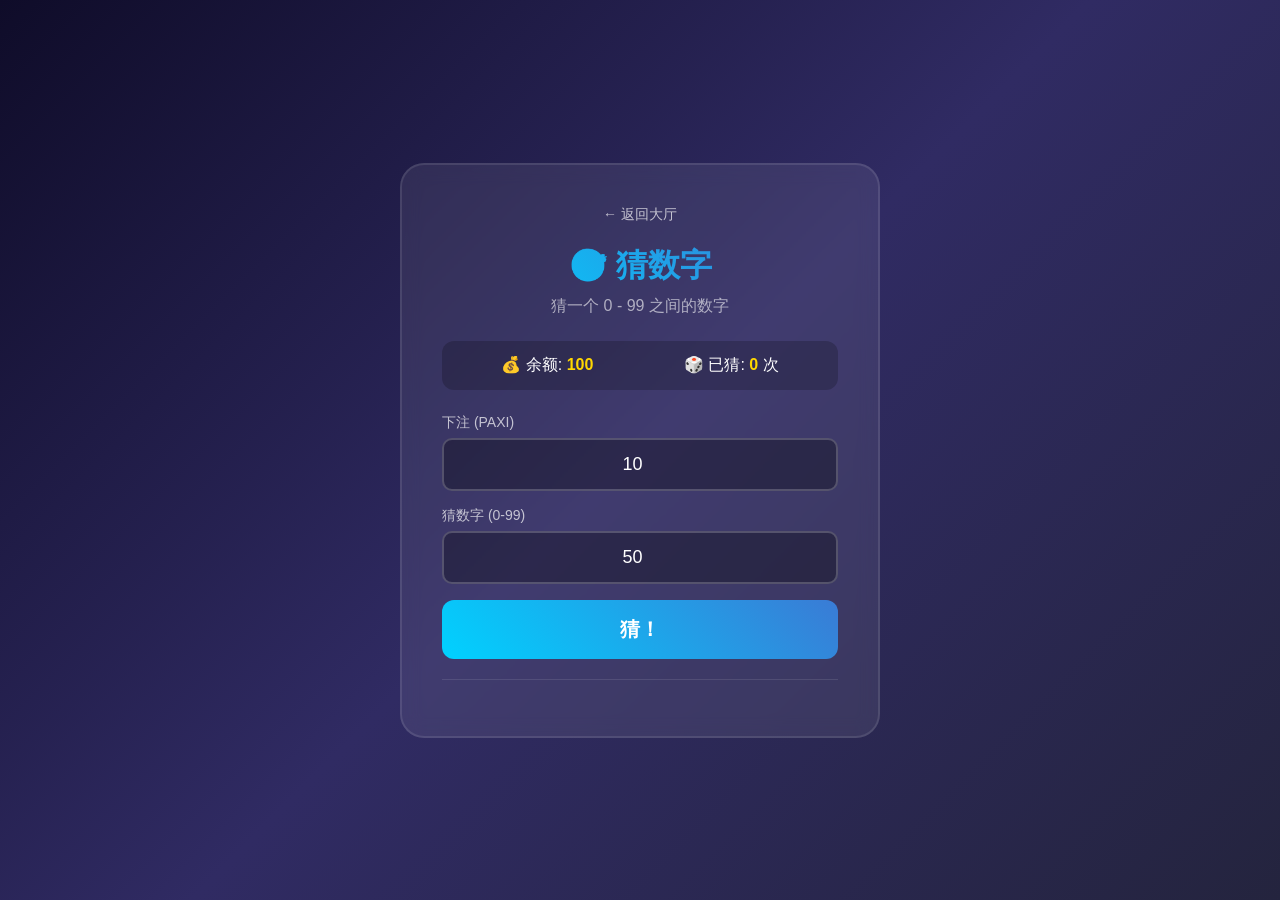
==== games/guess/index.html @ 0875d1f3 "Add files via upload" ====
<!DOCTYPE html>
<html lang="zh-CN">
<head>
    <meta charset="UTF-8">
    <meta name="viewport" content="width=device-width, initial-scale=1.0">
    <title>猜数字 - Paxi</title>
    <link rel="stylesheet" href="style.css">
</head>
<body>
    <div class="game-container">
        <a href="../index.html" class="back-btn">← 返回大厅</a>
        <h1>🎯 猜数字</h1>
        <p class="rule">猜一个 0 - 99 之间的数字</p>
        
        <div class="stats">
            <span>💰 余额: <b id="balance">100</b></span>
            <span>🎲 已猜: <b id="guesses">0</b> 次</span>
        </div>

        <div class="play-area">
            <div class="input-group">
                <label>下注 (PAXI)</label>
                <input type="number" id="betAmount" value="10" min="1">
            </div>
            <div class="input-group">
                <label>猜数字 (0-99)</label>
                <input type="number" id="guessNum" value="50" min="0" max="99">
            </div>
            <button id="playBtn" class="play-btn">猜！</button>
        </div>

        <div id="result" class="result hidden"></div>
        
        <button id="resetBtn" class="reset-btn hidden">重新开始</button>

        <div class="history" id="history"></div>
    </div>
    <script src="game.js"></script>
</body>
</html>
---- games/guess/style.css ----
* { box-sizing: border-box; margin: 0; padding: 0; }

body {
    font-family: -apple-system, BlinkMacSystemFont, 'Segoe UI', 'PingFang SC', 'Microsoft YaHei', sans-serif;
    background: linear-gradient(135deg, #0f0c29 0%, #302b63 50%, #24243e 100%);
    color: #fff;
    min-height: 100vh;
    display: flex;
    justify-content: center;
    align-items: center;
    padding: 20px;
}

.game-container {
    background: rgba(255, 255, 255, 0.08);
    border: 2px solid rgba(255, 255, 255, 0.1);
    border-radius: 24px;
    padding: 40px;
    max-width: 480px;
    width: 100%;
    backdrop-filter: blur(10px);
    text-align: center;
}

.back-btn {
    display: inline-block;
    color: rgba(255, 255, 255, 0.7);
    text-decoration: none;
    font-size: 14px;
    margin-bottom: 20px;
}

.back-btn:hover { color: #00d2ff; }

h1 {
    font-size: 32px;
    margin-bottom: 8px;
    background: linear-gradient(45deg, #00d2ff, #3a7bd5);
    -webkit-background-clip: text;
    -webkit-text-fill-color: transparent;
    background-clip: text;
}

.rule {
    color: rgba(255, 255, 255, 0.6);
    margin-bottom: 24px;
}

.stats {
    display: flex;
    justify-content: space-around;
    background: rgba(0, 0, 0, 0.2);
    border-radius: 12px;
    padding: 14px;
    margin-bottom: 24px;
}

.stats b { color: #ffd700; }

.play-area {
    display: flex;
    flex-direction: column;
    gap: 16px;
    margin-bottom: 20px;
}

.input-group {
    display: flex;
    flex-direction: column;
    gap: 6px;
}

.input-group label {
    font-size: 14px;
    color: rgba(255, 255, 255, 0.7);
    text-align: left;
}

.input-group input {
    padding: 14px;
    border-radius: 10px;
    border: 2px solid rgba(255, 255, 255, 0.2);
    background: rgba(0, 0, 0, 0.3);
    color: #fff;
    font-size: 18px;
    text-align: center;
    transition: border-color 0.2s;
}

.input-group input:focus {
    outline: none;
    border-color: #00d2ff;
}

.play-btn {
    background: linear-gradient(45deg, #00d2ff, #3a7bd5);
    border: none;
    padding: 16px;
    border-radius: 12px;
    color: #fff;
    font-size: 20px;
    font-weight: 700;
    cursor: pointer;
    transition: transform 0.2s, opacity 0.2s;
}

.play-btn:hover { transform: scale(1.03); }
.play-btn:active { transform: scale(0.98); }
.play-btn:disabled { opacity: 0.5; cursor: not-allowed; }

.result {
    padding: 20px;
    border-radius: 12px;
    font-size: 20px;
    font-weight: 700;
    margin-bottom: 16px;
    animation: pop 0.4s ease;
}

.result.win { background: linear-gradient(45deg, #00c853, #00e676); }
.result.lose { background: linear-gradient(45deg, #d50000, #ff1744); }

.hidden { display: none !important; }

@keyframes pop {
    0% { transform: scale(0.8); opacity: 0; }
    100% { transform: scale(1); opacity: 1; }
}

.reset-btn {
    background: transparent;
    border: 2px solid rgba(255, 255, 255, 0.3);
    padding: 10px 24px;
    border-radius: 10px;
    color: #fff;
    cursor: pointer;
    font-size: 14px;
    margin-bottom: 20px;
}

.reset-btn:hover { border-color: #00d2ff; color: #00d2ff; }

.history {
    max-height: 200px;
    overflow-y: auto;
    text-align: left;
    border-top: 1px solid rgba(255, 255, 255, 0.1);
    padding-top: 16px;
}

.history-item {
    display: flex;
    justify-content: space-between;
    padding: 6px 0;
    font-size: 14px;
    border-bottom: 1px solid rgba(255, 255, 255, 0.05);
}

.history-item.win { color: #00e676; }
.history-item.lose { color: #ff1744; }
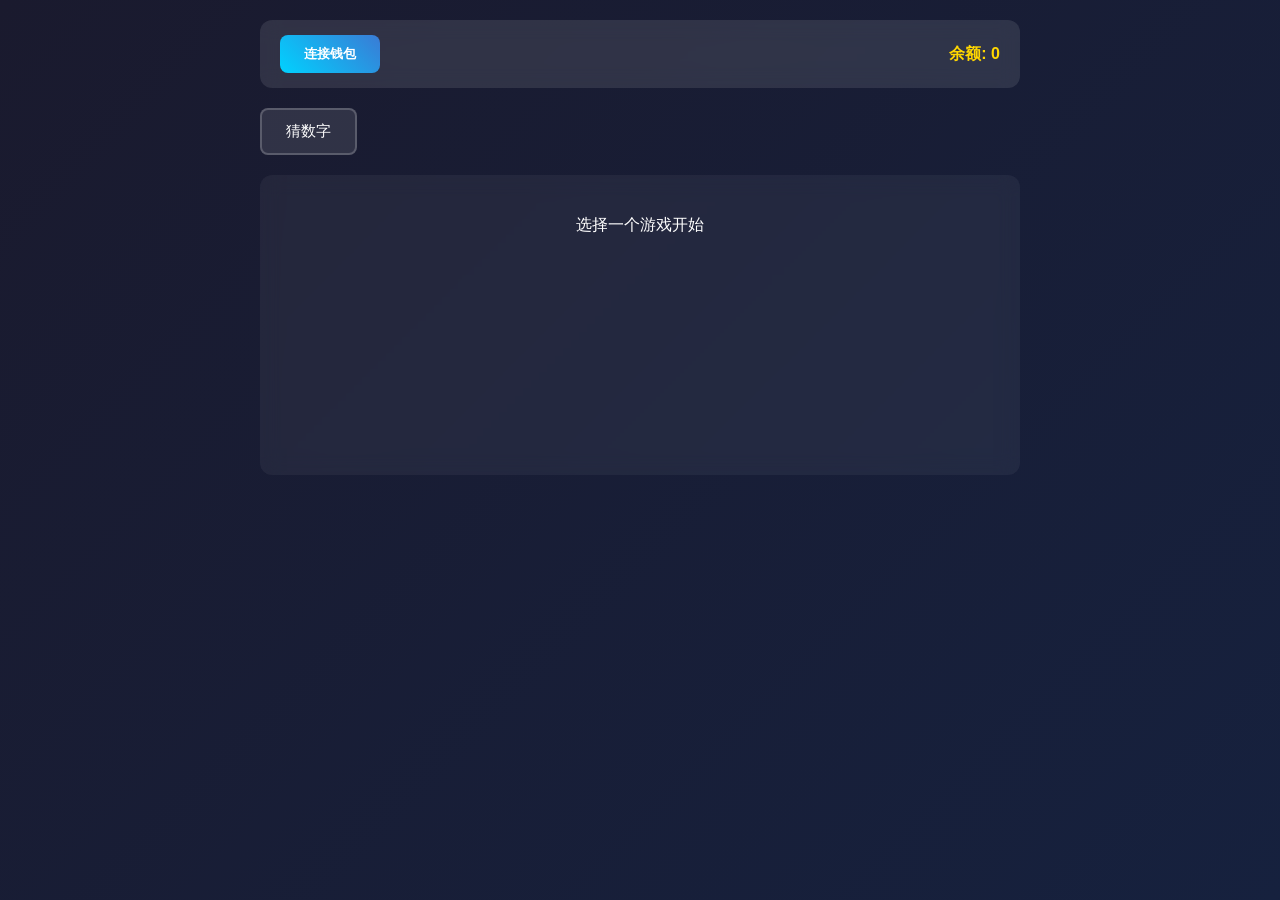
==== commit 2a9ac5dd: "Add files via upload" ====
--- a/games/guess/index.html
+++ b/games/guess/index.html
@@ -3,38 +3,25 @@
 <head>
     <meta charset="UTF-8">
     <meta name="viewport" content="width=device-width, initial-scale=1.0">
-    <title>猜数字 - Paxi</title>
-    <link rel="stylesheet" href="style.css">
+    <title>Paxi Game Hub</title>
+    <link rel="stylesheet" href="css/style.css">
 </head>
 <body>
-    <div class="game-container">
-        <a href="../index.html" class="back-btn">← 返回大厅</a>
-        <h1>🎯 猜数字</h1>
-        <p class="rule">猜一个 0 - 99 之间的数字</p>
-        
-        <div class="stats">
-            <span>💰 余额: <b id="balance">100</b></span>
-            <span>🎲 已猜: <b id="guesses">0</b> 次</span>
-        </div>
-
-        <div class="play-area">
-            <div class="input-group">
-                <label>下注 (PAXI)</label>
-                <input type="number" id="betAmount" value="10" min="1">
-            </div>
-            <div class="input-group">
-                <label>猜数字 (0-99)</label>
-                <input type="number" id="guessNum" value="50" min="0" max="99">
-            </div>
-            <button id="playBtn" class="play-btn">猜！</button>
-        </div>
-
-        <div id="result" class="result hidden"></div>
-        
-        <button id="resetBtn" class="reset-btn hidden">重新开始</button>
-
-        <div class="history" id="history"></div>
+    <div id="app">
+        <header>
+            <button id="connectBtn">连接钱包</button>
+            <span id="addressDisplay"></span>
+            <span id="balanceDisplay">余额: 0</span>
+        </header>
+        <nav id="gameNav">
+            <button data-game="guess">猜数字</button>
+            <!-- 未来游戏: poker, chess, snake -->
+        </nav>
+        <main id="gameArea">
+            <p>选择一个游戏开始</p>
+        </main>
     </div>
-    <script src="game.js"></script>
+    <script src="https://mainnet-api.paxinet.io/resources/js/paxi-cosmjs.umd.js"></script>
+    <script type="module" src="js/app.js"></script>
 </body>
 </html>
--- a/games/guess/css/style.css
+++ b/games/guess/css/style.css
@@ -0,0 +1,180 @@
+* {
+    box-sizing: border-box;
+    margin: 0;
+    padding: 0;
+}
+
+body {
+    font-family: -apple-system, BlinkMacSystemFont, 'Segoe UI', Roboto, sans-serif;
+    background: linear-gradient(135deg, #1a1a2e 0%, #16213e 100%);
+    color: #fff;
+    min-height: 100vh;
+}
+
+#app {
+    max-width: 800px;
+    margin: 0 auto;
+    padding: 20px;
+}
+
+header {
+    display: flex;
+    justify-content: space-between;
+    align-items: center;
+    padding: 15px 20px;
+    background: rgba(255, 255, 255, 0.1);
+    border-radius: 12px;
+    margin-bottom: 20px;
+    backdrop-filter: blur(10px);
+}
+
+#connectBtn {
+    background: linear-gradient(45deg, #00d2ff, #3a7bd5);
+    border: none;
+    padding: 10px 24px;
+    border-radius: 8px;
+    color: white;
+    font-weight: 600;
+    cursor: pointer;
+    transition: transform 0.2s;
+}
+
+#connectBtn:hover {
+    transform: scale(1.05);
+}
+
+#addressDisplay {
+    font-family: monospace;
+    font-size: 14px;
+    opacity: 0.8;
+}
+
+#balanceDisplay {
+    font-weight: 600;
+    color: #ffd700;
+}
+
+#gameNav {
+    display: flex;
+    gap: 12px;
+    margin-bottom: 20px;
+    flex-wrap: wrap;
+}
+
+#gameNav button {
+    background: rgba(255, 255, 255, 0.1);
+    border: 2px solid rgba(255, 255, 255, 0.2);
+    padding: 12px 24px;
+    border-radius: 8px;
+    color: white;
+    cursor: pointer;
+    font-size: 15px;
+    transition: all 0.2s;
+}
+
+#gameNav button:hover {
+    background: rgba(255, 255, 255, 0.2);
+    border-color: #00d2ff;
+}
+
+#gameArea {
+    background: rgba(255, 255, 255, 0.05);
+    border-radius: 12px;
+    padding: 40px 20px;
+    text-align: center;
+    min-height: 300px;
+    backdrop-filter: blur(10px);
+}
+
+/* 猜数字游戏样式 */
+.guess-game {
+    display: flex;
+    flex-direction: column;
+    gap: 20px;
+    align-items: center;
+}
+
+.guess-title {
+    font-size: 24px;
+    font-weight: 700;
+    margin-bottom: 10px;
+}
+
+.guess-input {
+    width: 120px;
+    padding: 15px;
+    font-size: 32px;
+    text-align: center;
+    border: 2px solid rgba(255, 255, 255, 0.3);
+    border-radius: 12px;
+    background: rgba(0, 0, 0, 0.3);
+    color: white;
+}
+
+.guess-input:focus {
+    outline: none;
+    border-color: #00d2ff;
+}
+
+.bet-input {
+    width: 150px;
+    padding: 10px;
+    border: 2px solid rgba(255, 255, 255, 0.3);
+    border-radius: 8px;
+    background: rgba(0, 0, 0, 0.3);
+    color: white;
+    text-align: center;
+}
+
+.guess-btn {
+    background: linear-gradient(45deg, #00d2ff, #3a7bd5);
+    border: none;
+    padding: 15px 40px;
+    border-radius: 12px;
+    color: white;
+    font-size: 18px;
+    font-weight: 700;
+    cursor: pointer;
+    transition: transform 0.2s;
+}
+
+.guess-btn:hover {
+    transform: scale(1.05);
+}
+
+.guess-btn:disabled {
+    opacity: 0.5;
+    cursor: not-allowed;
+}
+
+.result {
+    padding: 20px;
+    border-radius: 12px;
+    font-size: 18px;
+    font-weight: 600;
+}
+
+.result.win {
+    background: linear-gradient(45deg, #00c853, #00e676);
+}
+
+.result.lose {
+    background: linear-gradient(45deg, #d50000, #ff1744);
+}
+
+/* 移动端适配 */
+@media (max-width: 600px) {
+    header {
+        flex-direction: column;
+        gap: 10px;
+        text-align: center;
+    }
+
+    #gameNav {
+        justify-content: center;
+    }
+
+    .guess-title {
+        font-size: 20px;
+    }
+}
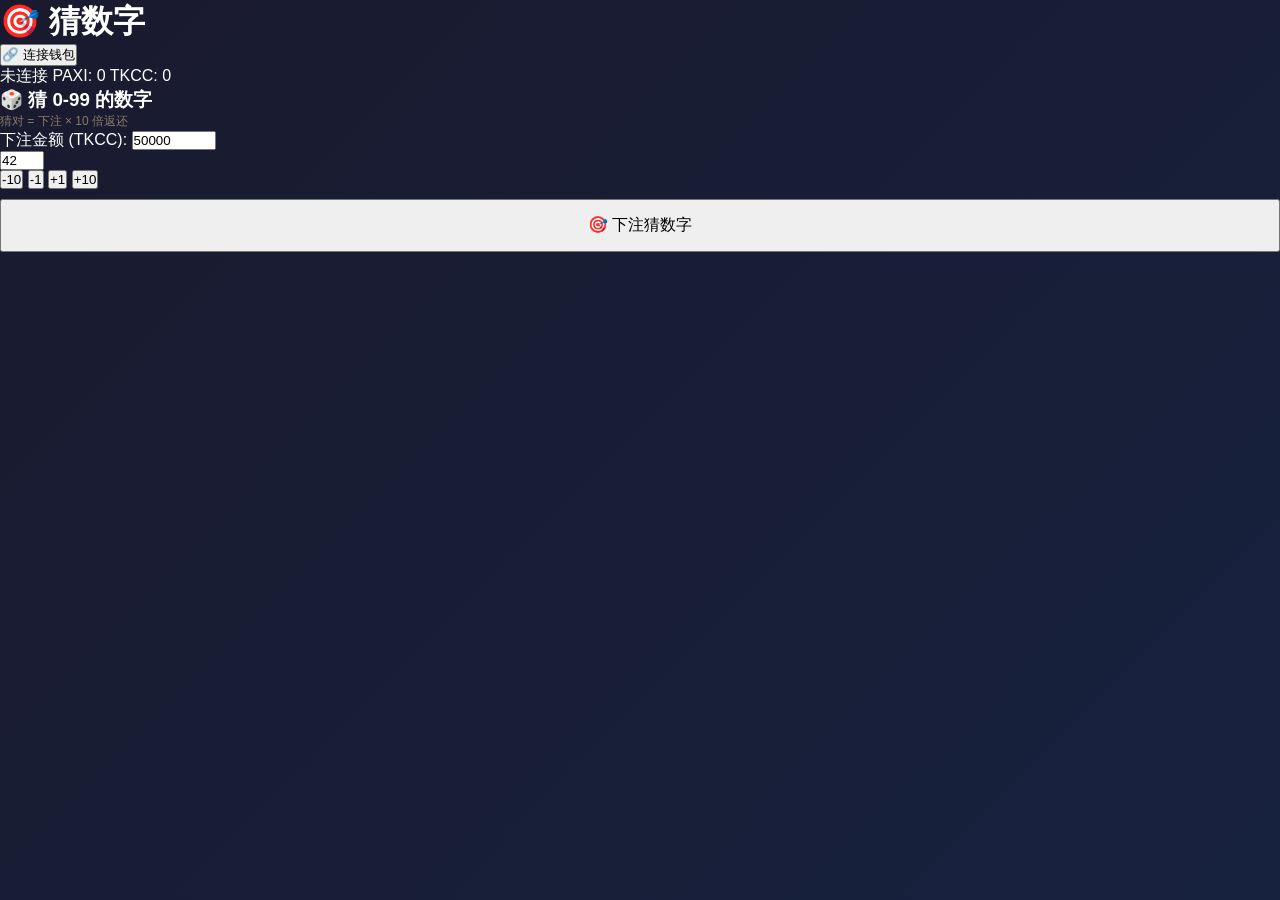
==== commit 9799d02b: "Add files via upload" ====
--- a/games/guess/index.html
+++ b/games/guess/index.html
@@ -2,26 +2,324 @@
 <html lang="zh-CN">
 <head>
     <meta charset="UTF-8">
-    <meta name="viewport" content="width=device-width, initial-scale=1.0">
-    <title>Paxi Game Hub</title>
+    <meta name="viewport" content="width=device-width, initial-scale=1.0, maximum-scale=1.0, user-scalable=no">
+    <title>猜数字 · Paxi Game Hub</title>
     <link rel="stylesheet" href="css/style.css">
 </head>
 <body>
-    <div id="app">
-        <header>
-            <button id="connectBtn">连接钱包</button>
-            <span id="addressDisplay"></span>
-            <span id="balanceDisplay">余额: 0</span>
-        </header>
-        <nav id="gameNav">
-            <button data-game="guess">猜数字</button>
-            <!-- 未来游戏: poker, chess, snake -->
-        </nav>
-        <main id="gameArea">
-            <p>选择一个游戏开始</p>
-        </main>
+    <div class="container">
+        <!-- 头部 -->
+        <div class="header">
+            <h1>🎯 <span>猜数字</span></h1>
+            <button class="btn-wallet" id="walletBtn" onclick="connectWallet()">🔗 连接钱包</button>
+        </div>
+
+        <!-- 钱包/余额 -->
+        <div class="wallet-bar">
+            <span class="addr" id="walletAddr">未连接</span>
+            <span class="bal">PAXI: <span class="num" id="paxiBalance">0</span></span>
+            <span class="bal">TKCC: <span class="num" id="tkccBalance">0</span></span>
+        </div>
+
+        <!-- 游戏区 -->
+        <div class="game-area">
+            <h3>🎲 猜 0-99 的数字</h3>
+            <p style="color:#8a7a6a;font-size:12px;">猜对 = 下注 × 10 倍返还</p>
+            
+            <div class="bet-row">
+                <label>下注金额 (TKCC):</label>
+                <input type="number" id="betAmount" value="50000" min="20000" max="1000000">
+            </div>
+
+            <div class="guess-row">
+                <input type="number" id="guessNumber" value="42" min="0" max="99" readonly>
+                <div class="num-pad">
+                    <button onclick="changeGuess(-10)">-10</button>
+                    <button onclick="changeGuess(-1)">-1</button>
+                    <button onclick="changeGuess(1)">+1</button>
+                    <button onclick="changeGuess(10)">+10</button>
+                </div>
+            </div>
+
+            <button class="btn-gold" style="width:100%;padding:14px;font-size:16px;margin-top:10px;" onclick="playGuess()">🎯 下注猜数字</button>
+
+            <div id="resultArea" class="result-area" style="margin-top:14px;"></div>
+        </div>
     </div>
+
+    <!-- Paxi 官方 CosmJS（DApp 指南 3.1） -->
     <script src="https://mainnet-api.paxinet.io/resources/js/paxi-cosmjs.umd.js"></script>
-    <script type="module" src="js/app.js"></script>
+    <!-- 兼容层：补充 PaxiCosmJS 缺失的 protobuf 编码器（和三国卡牌一样） -->
+    <script src="compat.js"></script>
+
+    <script>
+    // ============================================================
+    // 📌 配置（从 dapp/config.js 同步）
+    // ============================================================
+    const PAXI_RPC    = 'https://mainnet-rpc.paxinet.io';
+    const PAXI_LCD    = 'https://mainnet-lcd.paxinet.io';
+    const PAXI_DENOM  = 'upaxi';
+    const GAME_CONTRACT = 'paxi16kn52f54zpxsd2ydslu28latvll0gunpu6us6stdcs8p3hl6ucus5zznus';
+    const TKCC_CONTRACT = 'paxi1s353hkvev2xtv5076wr5l2v6wy4tl9ph872g0puupakcx2p6rkls8q3vms';
+
+    // 全局状态
+    let walletAddress = null;
+    let walletPublicKey = null;
+    let paxiBalance = 0;
+    let tkccBalance = 0;
+
+    // ============================================================
+    // 🔗 连接钱包（和三国卡牌完全一致）
+    // ============================================================
+    async function connectWallet() {
+        if (typeof window.paxihub === 'undefined') {
+            if (/Mobi/.test(navigator.userAgent)) {
+                window.location.href = `paxi://hub/explorer?url=${encodeURIComponent(window.location.href)}`;
+                setTimeout(() => { window.location.href = 'https://paxinet.io/paxi_docs/paxihub#paxihub-application'; }, 1000);
+            } else {
+                alert('⚠️ 未检测到 PaxiHub 钱包\n请在 PaxiHub App 内打开本页面，或安装浏览器扩展');
+            }
+            return;
+        }
+        try {
+            const sender = await window.paxihub.paxi.getAddress();
+            walletAddress = sender.address;
+            walletPublicKey = sender.public_key;
+
+            document.getElementById('walletBtn').textContent = '✅ 已连接';
+            document.getElementById('walletBtn').disabled = true;
+            document.getElementById('walletAddr').textContent = 
+                walletAddress.slice(0, 8) + '...' + walletAddress.slice(-4);
+
+            showToast('✅ 钱包已连接', 'success');
+            await refreshBalances();
+        } catch (e) {
+            console.error('connectWallet', e);
+            alert('❌ 连接失败：' + (e.message || e));
+        }
+    }
+
+    // ============================================================
+    // 💰 刷新余额（DApp 指南 2.6）
+    // ============================================================
+    async function refreshBalances() {
+        if (!walletAddress) return;
+        try {
+            // PAXI
+            const paxiRes = await fetch(`${PAXI_LCD}/cosmos/bank/v1beta1/balances/${walletAddress}`);
+            const paxiData = await paxiRes.json();
+            const paxiBal = (paxiData.balances || []).find(b => b.denom === PAXI_DENOM);
+            paxiBalance = paxiBal ? Number(paxiBal.amount) : 0;
+            document.getElementById('paxiBalance').textContent = (paxiBalance / 1_000_000).toFixed(2);
+
+            // TKCC
+            if (TKCC_CONTRACT) {
+                const q = JSON.stringify({ balance_of: { address: walletAddress } });
+                const url = `${PAXI_LCD}/cosmwasm/wasm/v1/contract/${TKCC_CONTRACT}/smart/` + btoa(q);
+                const pr = await fetch(url);
+                const pd = await pr.json();
+                tkccBalance = Number(pd.data?.balance || pd.data?.amount || pd.balance || 0);
+                document.getElementById('tkccBalance').textContent = (tkccBalance / 1_000_000).toFixed(2);
+            }
+        } catch (e) {
+            console.error('refreshBalances', e);
+        }
+    }
+
+    // ============================================================
+    // 🔧 工具函数
+    // ============================================================
+    function toMicro(n) { return String(Math.floor(Number(n) * 1_000_000)); }
+    function fromMicro(n) { return (Number(n) / 1_000_000).toFixed(2); }
+    function requireWallet() {
+        if (!walletAddress) { alert('⚠️ 请先连接钱包'); return false; }
+        return true;
+    }
+    function showToast(msg, type = 'info') {
+        const t = document.createElement('div');
+        t.className = 'toast ' + type;
+        t.textContent = msg;
+        Object.assign(t.style, {
+            position: 'fixed', bottom: '20px', left: '50%', transform: 'translateX(-50%)',
+            background: 'rgba(0,0,0,0.9)', color: '#fff', padding: '10px 24px',
+            borderRadius: '30px', fontSize: '14px', zIndex: 9999,
+            border: type === 'success' ? '1px solid #4caf50' : type === 'error' ? '1px solid #f44336' : '1px solid #b8860b'
+        });
+        document.body.appendChild(t);
+        setTimeout(() => t.remove(), 2500);
+    }
+    function toB64(bytes) {
+        const arr = bytes instanceof Uint8Array ? bytes : new Uint8Array(bytes);
+        let binary = '';
+        for (let i = 0; i < arr.length; i += 8192) {
+            binary += String.fromCharCode.apply(null, arr.subarray(i, Math.min(i + 8192, arr.length)));
+        }
+        return btoa(binary);
+    }
+
+    // ============================================================
+    // 📦 构建 MsgExecuteContract（DApp 指南 3.6）
+    // ============================================================
+    function buildMsgExecuteContract(senderAddr, contractAddr, msgObj, funds) {
+        const P = PaxiCosmJS;
+        const msg = P.MsgExecuteContract.fromPartial({
+            sender:    senderAddr,
+            contract:  contractAddr,
+            msg:       new TextEncoder().encode(JSON.stringify(msgObj)),
+            funds:     funds || []
+        });
+        return P.Any.fromPartial({
+            typeUrl: "/cosmwasm.wasm.v1.MsgExecuteContract",
+            value:   P.MsgExecuteContract.encode(msg).finish()
+        });
+    }
+
+    // ============================================================
+    // 🚀 构建并广播交易（和三国卡牌 buildAndSendTx 完全一致）
+    // ============================================================
+    async function buildAndSendTx(messages, memo = "") {
+        const P = PaxiCosmJS;
+
+        // 1. chainId
+        const chainId = await fetch(`${PAXI_RPC}/status`)
+            .then(r => r.json())
+            .then(d => d.result.node_info.network);
+
+        // 2. accountNumber / sequence
+        const sender = await window.paxihub.paxi.getAddress();
+        const accRes = await fetch(`${PAXI_LCD}/cosmos/auth/v1beta1/accounts/${sender.address}`);
+        const { account } = await accRes.json();
+        const ba = account.base_account || account;
+        const accountNumber = Number(ba.account_number);
+        const sequence = Number(ba.sequence);
+
+        // 3. TxBody
+        const txBody = P.TxBody.fromPartial({ messages, memo });
+
+        // 4. Fee
+        const gasPrice = 0.05;
+        const gasLimit = 600_000;
+        const feeAmount = Math.ceil(gasLimit * gasPrice);
+        const fee = {
+            amount:  [P.coins(String(feeAmount), PAXI_DENOM)[0]],
+            gasLimit
+        };
+
+        // 5. PubKey Any
+        const pubkeyBytes = new Uint8Array(sender.public_key);
+        const pubkeyAny = {
+            typeUrl: "/cosmos.crypto.secp256k1.PubKey",
+            value:   P.PubKey.encode({ key: pubkeyBytes }).finish()
+        };
+
+        // 6. AuthInfo
+        const authInfo = P.AuthInfo.fromPartial({
+            signerInfos: [{
+                publicKey: pubkeyAny,
+                modeInfo:  { single: { mode: 1 } },
+                sequence:  BigInt(sequence)
+            }],
+            fee
+        });
+
+        // 7. SignDoc
+        const signDoc = P.SignDoc.fromPartial({
+            bodyBytes:     P.TxBody.encode(txBody).finish(),
+            authInfoBytes: P.AuthInfo.encode(authInfo).finish(),
+            chainId,
+            accountNumber: BigInt(accountNumber)
+        });
+
+        // 8. 钱包签名
+        const txObj = {
+            bodyBytes:     toB64(signDoc.bodyBytes),
+            authInfoBytes: toB64(signDoc.authInfoBytes),
+            chainId,
+            accountNumber: signDoc.accountNumber.toString()
+        };
+        const result = await window.paxihub.paxi.signAndSendTransaction(txObj);
+        const sigBytes = Uint8Array.from(atob(result.success), c => c.charCodeAt(0));
+
+        // 9. TxRaw
+        const txRaw = P.TxRaw.fromPartial({
+            bodyBytes:     signDoc.bodyBytes,
+            authInfoBytes: signDoc.authInfoBytes,
+            signatures:    [sigBytes]
+        });
+        const txBytes = P.TxRaw.encode(txRaw).finish();
+
+        // 10. 广播
+        const br = await fetch(`${PAXI_LCD}/cosmos/tx/v1beta1/txs`, {
+            method: 'POST',
+            headers: { 'Content-Type': 'application/json' },
+            body: JSON.stringify({ tx_bytes: toB64(txBytes), mode: 'BROADCAST_MODE_SYNC' })
+        }).then(r => r.json());
+
+        const txResp = br.tx_response || br;
+        if (txResp && txResp.code && txResp.code !== 0) {
+            throw new Error('交易失败: ' + (txResp.raw_log || txResp.code));
+        }
+        return br;
+    }
+
+    // ============================================================
+    // 🎯 猜数字游戏
+    // ============================================================
+    function changeGuess(delta) {
+        const el = document.getElementById('guessNumber');
+        let v = parseInt(el.value) + delta;
+        v = Math.max(0, Math.min(99, v));
+        el.value = v;
+    }
+
+    async function playGuess() {
+        if (!requireWallet()) return;
+
+        const num = parseInt(document.getElementById('guessNumber').value);
+        const betRaw = document.getElementById('betAmount').value;
+        const betMicro = toMicro(betRaw);
+
+        if (isNaN(num) || num < 0 || num > 99) { alert('❌ 数字必须在 0-99'); return; }
+        if (Number(betRaw) < 20000 || Number(betRaw) > 1000000) { alert('❌ 下注范围 20000-1000000 TKCC'); return; }
+        if (tkccBalance < betMicro) { alert('❌ TKCC 余额不足'); return; }
+
+        const resultEl = document.getElementById('resultArea');
+        resultEl.innerHTML = '<p style="color:#b8860b;">⏳ 交易中...</p>';
+
+        try {
+            // 构建 PlayGame 消息（和合约 ExecuteMsg 对齐）
+            const msgObj = {
+                play_game: {
+                    game_id: 'guess',
+                    action: 'guess',
+                    data: JSON.stringify({ number: num, bet: betMicro, token: TKCC_CONTRACT }),
+                    session_addr: walletAddress,
+                    nonce: Date.now(),  // 简化：用时间戳作 nonce（合约侧如果不验就安全）
+                    signature: ''       // 简化：前端内联版跳过会话签名（如果合约强制验签需要加回）
+                }
+            };
+
+            const anyMsg = buildMsgExecuteContract(walletAddress, GAME_CONTRACT, msgObj, []);
+            const br = await buildAndSendTx([anyMsg], 'guess');
+
+            // 等一下让链上出块
+            setTimeout(async () => {
+                await refreshBalances();
+                // 查询 PlayGame 结果（猜数字合约通常会 emit wasm-guess_result 事件）
+                const hash = br.tx_response?.txhash || br.txhash || '';
+                resultEl.innerHTML = `
+                    <p style="color:#4caf50;font-size:14px;">✅ 交易成功！</p>
+                    <p style="font-size:12px;color:#8a7a6a;">Hash: ${hash.slice(0, 20)}...</p>
+                    <p style="font-size:12px;color:#b8860b;">去区块浏览器查看结果</p>
+                `;
+            }, 1500);
+
+        } catch (e) {
+            console.error('playGuess', e);
+            resultEl.innerHTML = `<p style="color:#f44336;">❌ ${e.message || e}</p>`;
+            showToast('❌ 下注失败', 'error');
+        }
+    }
+    </script>
 </body>
 </html>
